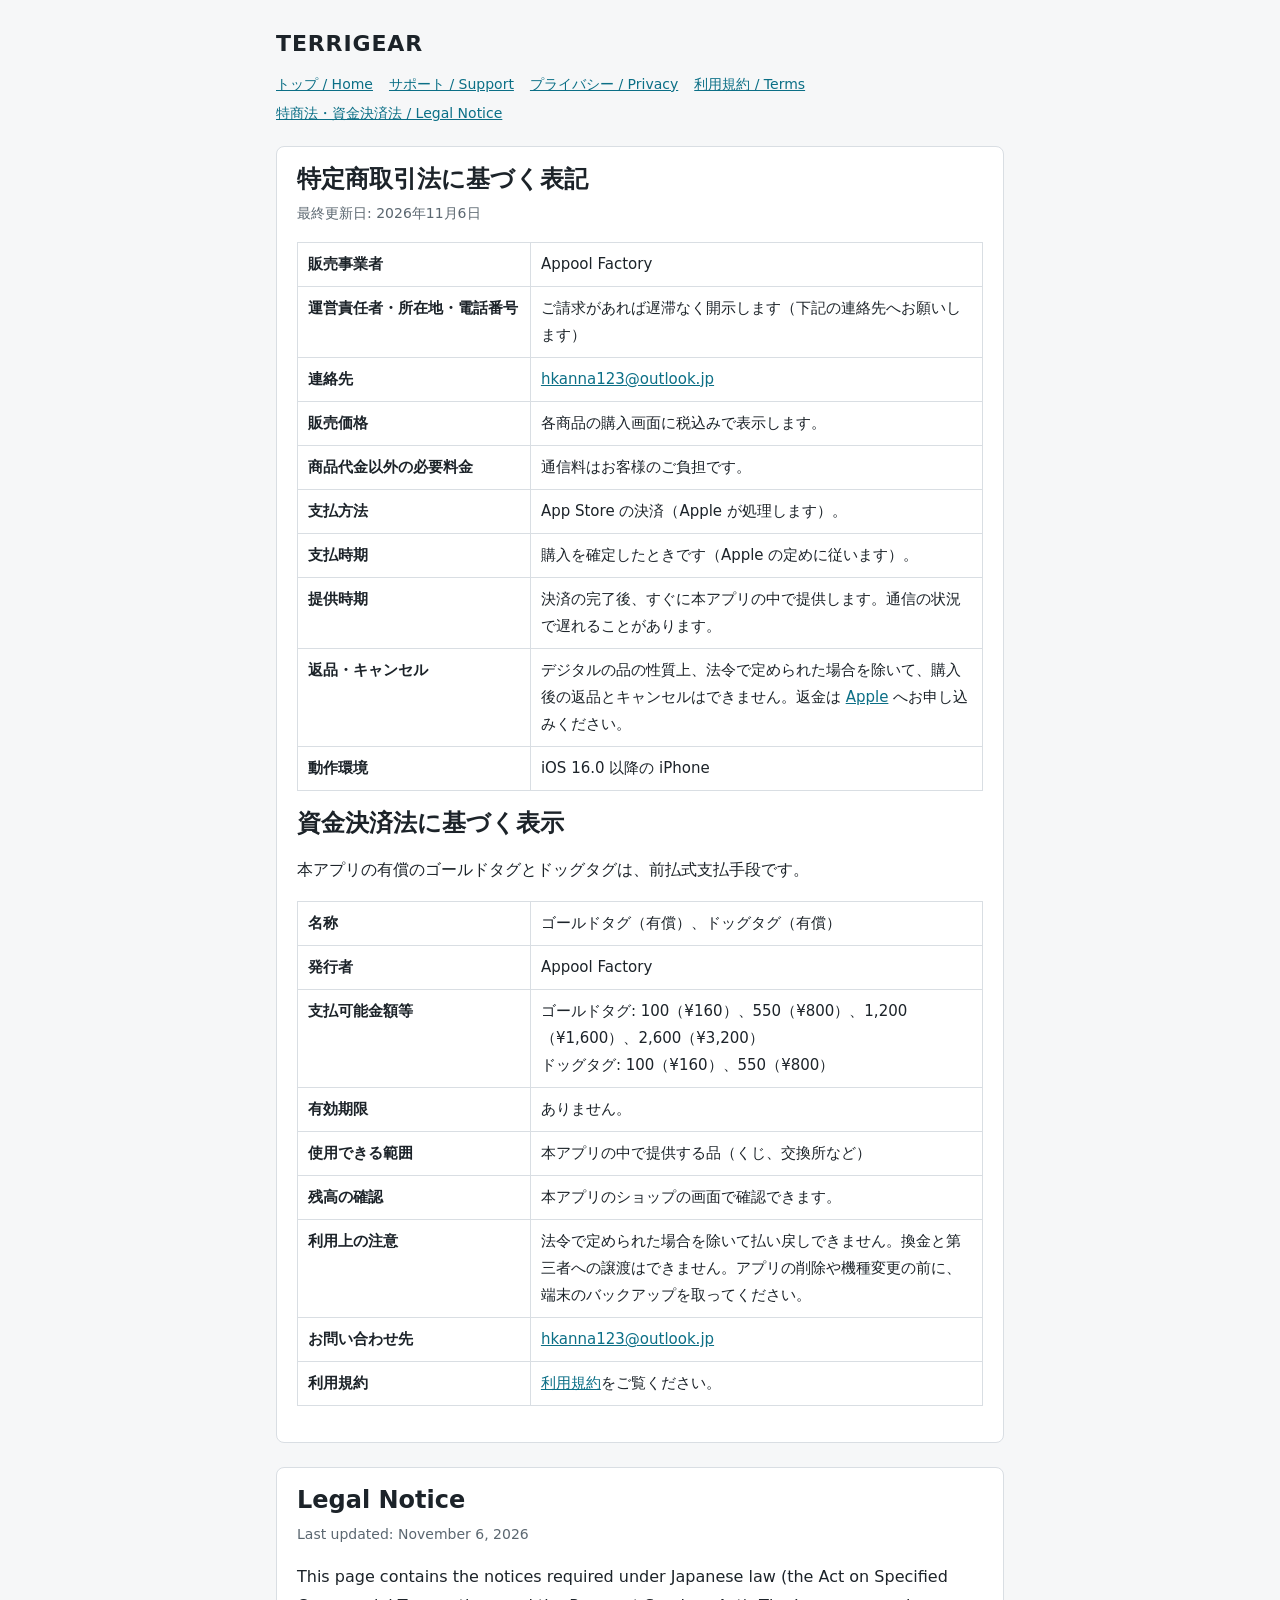
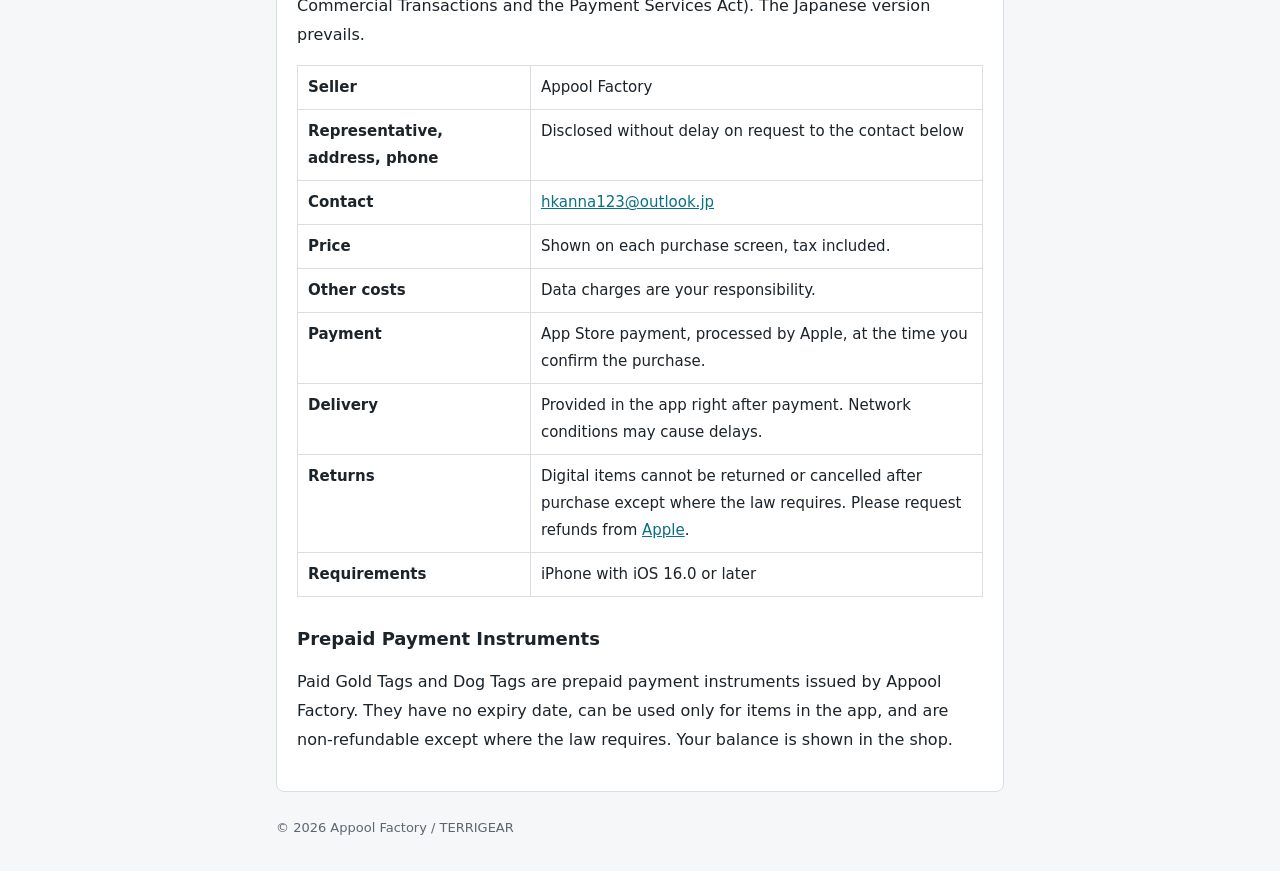
==== commerce.html @ cd4b726c "Add commerce.html with legal notices This HTML file contains the legal notices required under Japane" ====
<!doctype html>
<html lang="ja">
<head>
<meta charset="utf-8">
<meta name="viewport" content="width=device-width, initial-scale=1">
<title>特定商取引法に基づく表記・資金決済法に基づく表示 | TERRIGEAR</title>
<link rel="stylesheet" href="style.css">
</head>
<body>
<header>
<a class="brand" href="index.html">TERRIGEAR</a>
<nav><a href="index.html">トップ / Home</a><a href="support.html">サポート / Support</a><a href="privacy.html">プライバシー / Privacy</a><a href="terms.html">利用規約 / Terms</a><a href="commerce.html">特商法・資金決済法 / Legal Notice</a></nav>
</header>
<main>
<section class="lang" lang="ja">
<h1>特定商取引法に基づく表記</h1>
<p class="updated">最終更新日: 2026年11月6日</p>
<table>
<tr><th>販売事業者</th><td>Appool Factory</td></tr>
<tr><th>運営責任者・所在地・電話番号</th><td>ご請求があれば遅滞なく開示します（下記の連絡先へお願いします）</td></tr>
<tr><th>連絡先</th><td><a href="mailto:hkanna123@outlook.jp">hkanna123@outlook.jp</a></td></tr>
<tr><th>販売価格</th><td>各商品の購入画面に税込みで表示します。</td></tr>
<tr><th>商品代金以外の必要料金</th><td>通信料はお客様のご負担です。</td></tr>
<tr><th>支払方法</th><td>App Store の決済（Apple が処理します）。</td></tr>
<tr><th>支払時期</th><td>購入を確定したときです（Apple の定めに従います）。</td></tr>
<tr><th>提供時期</th><td>決済の完了後、すぐに本アプリの中で提供します。通信の状況で遅れることがあります。</td></tr>
<tr><th>返品・キャンセル</th><td>デジタルの品の性質上、法令で定められた場合を除いて、購入後の返品とキャンセルはできません。返金は <a href="https://reportaproblem.apple.com/">Apple</a> へお申し込みください。</td></tr>
<tr><th>動作環境</th><td>iOS 16.0 以降の iPhone</td></tr>
</table>
<h1>資金決済法に基づく表示</h1>
<p>本アプリの有償のゴールドタグとドッグタグは、前払式支払手段です。</p>
<table>
<tr><th>名称</th><td>ゴールドタグ（有償）、ドッグタグ（有償）</td></tr>
<tr><th>発行者</th><td>Appool Factory</td></tr>
<tr><th>支払可能金額等</th><td>ゴールドタグ: 100（¥160）、550（¥800）、1,200（¥1,600）、2,600（¥3,200）<br>ドッグタグ: 100（¥160）、550（¥800）</td></tr>
<tr><th>有効期限</th><td>ありません。</td></tr>
<tr><th>使用できる範囲</th><td>本アプリの中で提供する品（くじ、交換所など）</td></tr>
<tr><th>残高の確認</th><td>本アプリのショップの画面で確認できます。</td></tr>
<tr><th>利用上の注意</th><td>法令で定められた場合を除いて払い戻しできません。換金と第三者への譲渡はできません。アプリの削除や機種変更の前に、端末のバックアップを取ってください。</td></tr>
<tr><th>お問い合わせ先</th><td><a href="mailto:hkanna123@outlook.jp">hkanna123@outlook.jp</a></td></tr>
<tr><th>利用規約</th><td><a href="terms.html">利用規約</a>をご覧ください。</td></tr>
</table>
</section>
<section class="lang" lang="en">
<h1>Legal Notice</h1>
<p class="updated">Last updated: November 6, 2026</p>
<p>This page contains the notices required under Japanese law (the Act on Specified Commercial Transactions and the Payment Services Act). The Japanese version prevails.</p>
<table>
<tr><th>Seller</th><td>Appool Factory</td></tr>
<tr><th>Representative, address, phone</th><td>Disclosed without delay on request to the contact below</td></tr>
<tr><th>Contact</th><td><a href="mailto:hkanna123@outlook.jp">hkanna123@outlook.jp</a></td></tr>
<tr><th>Price</th><td>Shown on each purchase screen, tax included.</td></tr>
<tr><th>Other costs</th><td>Data charges are your responsibility.</td></tr>
<tr><th>Payment</th><td>App Store payment, processed by Apple, at the time you confirm the purchase.</td></tr>
<tr><th>Delivery</th><td>Provided in the app right after payment. Network conditions may cause delays.</td></tr>
<tr><th>Returns</th><td>Digital items cannot be returned or cancelled after purchase except where the law requires. Please request refunds from <a href="https://reportaproblem.apple.com/">Apple</a>.</td></tr>
<tr><th>Requirements</th><td>iPhone with iOS 16.0 or later</td></tr>
</table>
<h2>Prepaid Payment Instruments</h2>
<p>Paid Gold Tags and Dog Tags are prepaid payment instruments issued by Appool Factory. They have no expiry date, can be used only for items in the app, and are non-refundable except where the law requires. Your balance is shown in the shop.</p>
</section>
</main>
<footer>© 2026 Appool Factory / TERRIGEAR</footer>
</body>
</html>
---- style.css ----
:root { --bg: #f6f7f8; --panel: #ffffff; --ink: #1c2329; --muted: #5b6770; --line: #d9dee3; --accent: #0b6f86; color-scheme: light dark; }
@media (prefers-color-scheme: dark) { :root { --bg: #12171c; --panel: #1b2229; --ink: #e6ebef; --muted: #9aa8b4; --line: #303b45; --accent: #5fd3e6; } }
* { box-sizing: border-box; }
body { margin: 0; background: var(--bg); color: var(--ink); font: 16px/1.8 "Hiragino Sans", "Yu Gothic", "Noto Sans JP", system-ui, sans-serif; }
header, main, footer { max-width: 760px; margin: 0 auto; padding: 0 16px; }
header { padding-top: 24px; }
.brand { font-weight: 700; font-size: 22px; letter-spacing: .04em; color: var(--ink); text-decoration: none; }
nav { display: flex; flex-wrap: wrap; gap: 4px 16px; margin: 8px 0 20px; font-size: 14px; }
a { color: var(--accent); }
h1 { font-size: 24px; line-height: 1.4; margin: 8px 0 4px; }
h2 { font-size: 18px; line-height: 1.5; margin: 28px 0 6px; }
.updated { color: var(--muted); font-size: 14px; margin: 0 0 16px; }
section.lang { background: var(--panel); border: 1px solid var(--line); border-radius: 8px; padding: 8px 20px 20px; margin-bottom: 24px; }
ul, ol { padding-left: 1.3em; }
table { width: 100%; border-collapse: collapse; font-size: 15px; margin: 8px 0 16px; }
th, td { border: 1px solid var(--line); padding: 8px 10px; text-align: left; vertical-align: top; }
th { width: 34%; font-weight: 600; }
footer { color: var(--muted); font-size: 13px; padding-bottom: 32px; }
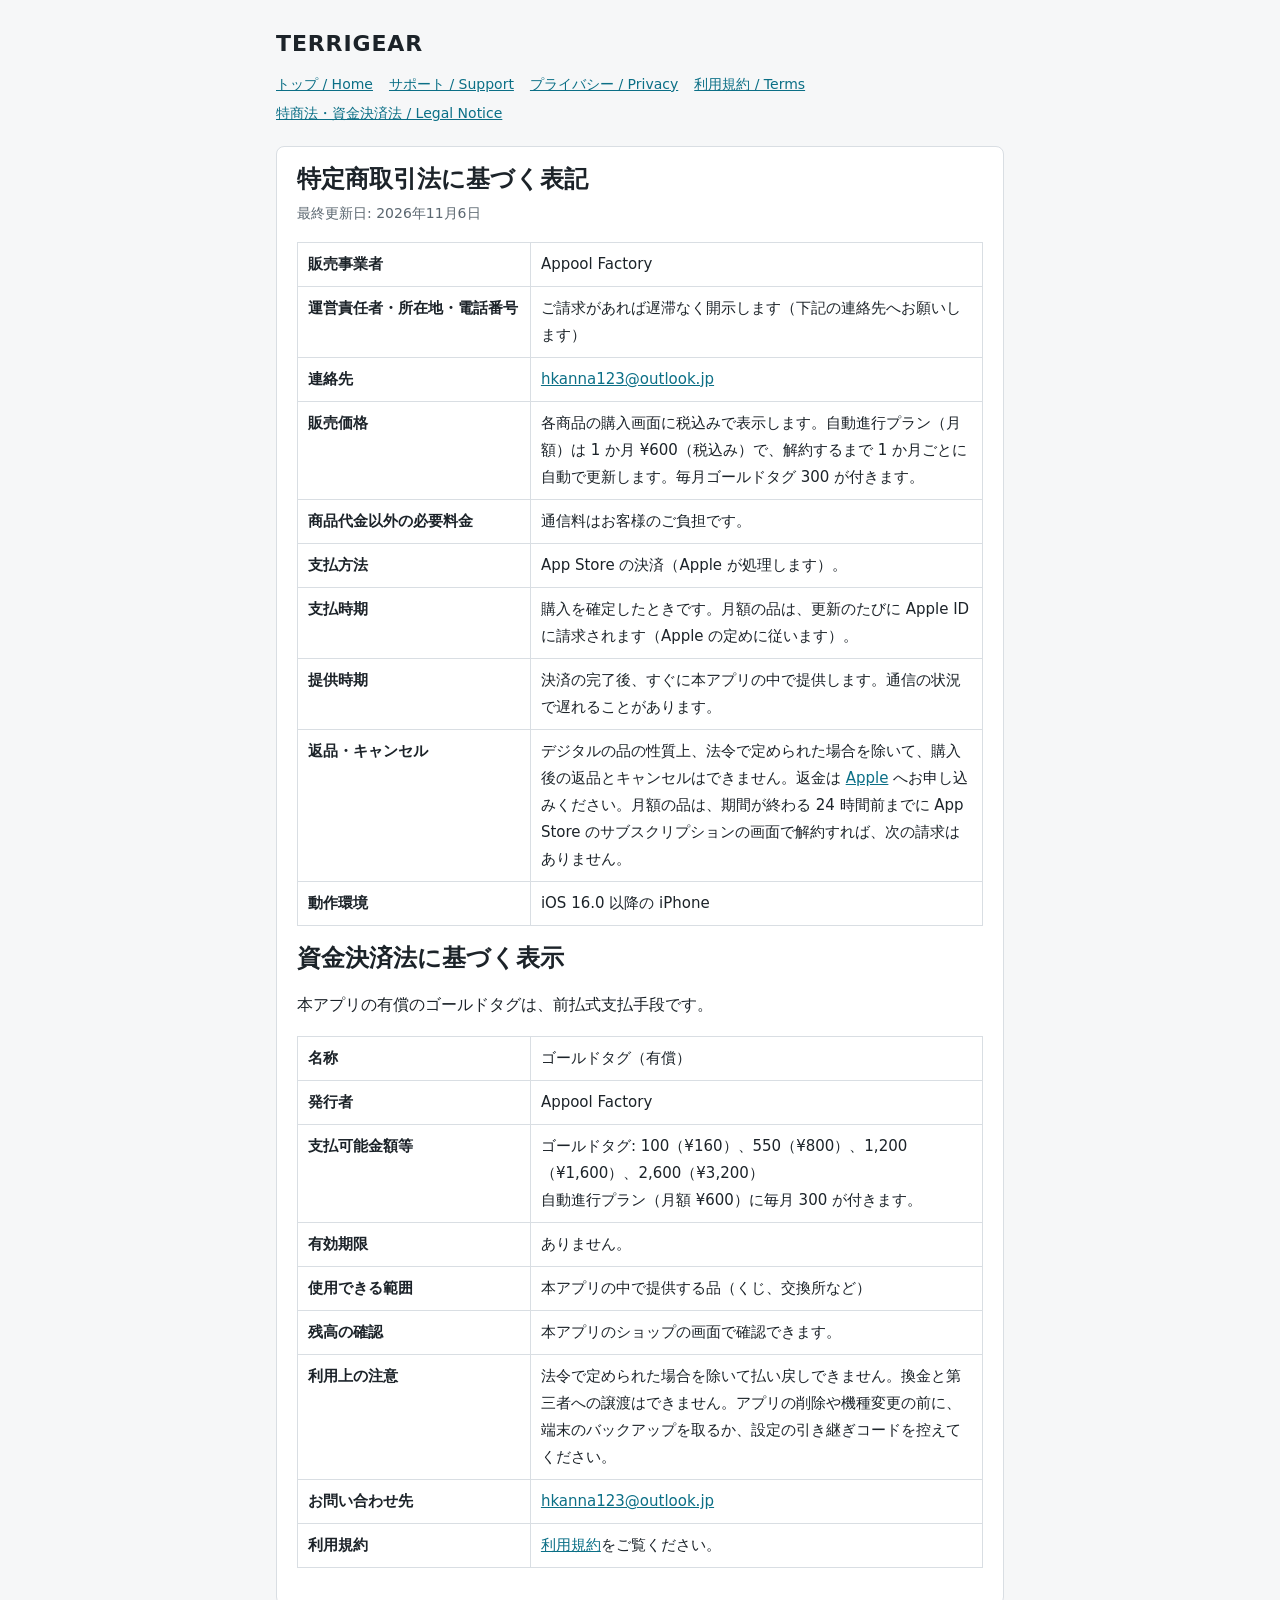
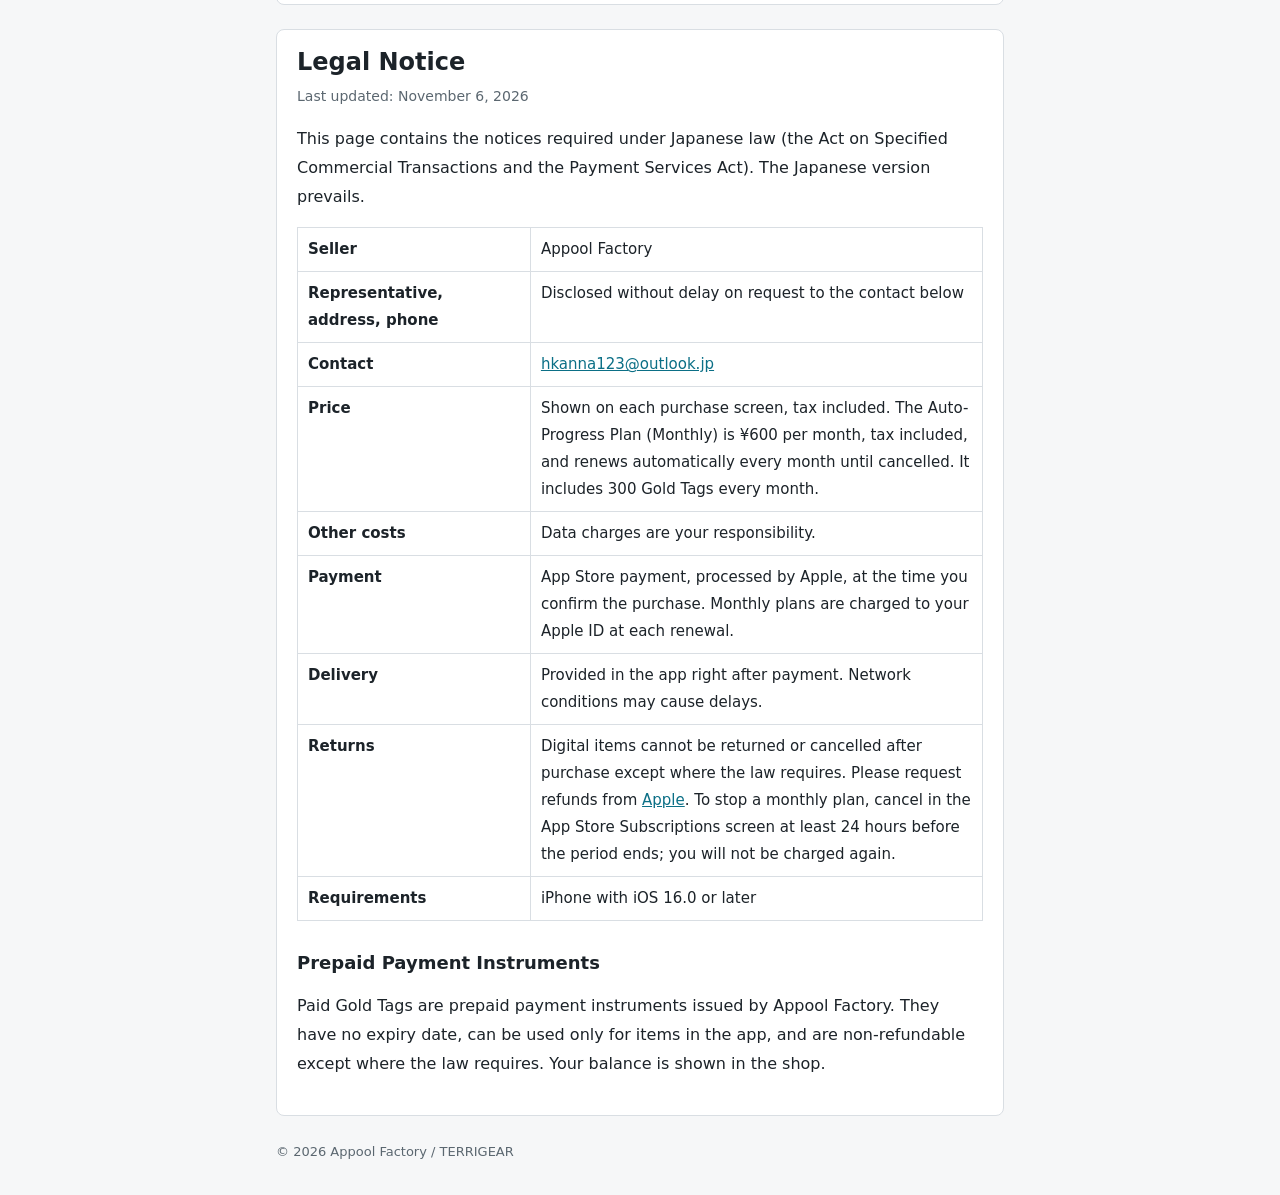
==== commit 236d710a: "Update pricing and cancellation policy details in commerce.html" ====
--- a/commerce.html
+++ b/commerce.html
@@ -19,24 +19,24 @@
 <tr><th>販売事業者</th><td>Appool Factory</td></tr>
 <tr><th>運営責任者・所在地・電話番号</th><td>ご請求があれば遅滞なく開示します（下記の連絡先へお願いします）</td></tr>
 <tr><th>連絡先</th><td><a href="mailto:hkanna123@outlook.jp">hkanna123@outlook.jp</a></td></tr>
-<tr><th>販売価格</th><td>各商品の購入画面に税込みで表示します。</td></tr>
+<tr><th>販売価格</th><td>各商品の購入画面に税込みで表示します。自動進行プラン（月額）は 1 か月 ¥600（税込み）で、解約するまで 1 か月ごとに自動で更新します。毎月ゴールドタグ 300 が付きます。</td></tr>
 <tr><th>商品代金以外の必要料金</th><td>通信料はお客様のご負担です。</td></tr>
 <tr><th>支払方法</th><td>App Store の決済（Apple が処理します）。</td></tr>
-<tr><th>支払時期</th><td>購入を確定したときです（Apple の定めに従います）。</td></tr>
+<tr><th>支払時期</th><td>購入を確定したときです。月額の品は、更新のたびに Apple ID に請求されます（Apple の定めに従います）。</td></tr>
 <tr><th>提供時期</th><td>決済の完了後、すぐに本アプリの中で提供します。通信の状況で遅れることがあります。</td></tr>
-<tr><th>返品・キャンセル</th><td>デジタルの品の性質上、法令で定められた場合を除いて、購入後の返品とキャンセルはできません。返金は <a href="https://reportaproblem.apple.com/">Apple</a> へお申し込みください。</td></tr>
+<tr><th>返品・キャンセル</th><td>デジタルの品の性質上、法令で定められた場合を除いて、購入後の返品とキャンセルはできません。返金は <a href="https://reportaproblem.apple.com/">Apple</a> へお申し込みください。月額の品は、期間が終わる 24 時間前までに App Store のサブスクリプションの画面で解約すれば、次の請求はありません。</td></tr>
 <tr><th>動作環境</th><td>iOS 16.0 以降の iPhone</td></tr>
 </table>
 <h1>資金決済法に基づく表示</h1>
-<p>本アプリの有償のゴールドタグとドッグタグは、前払式支払手段です。</p>
+<p>本アプリの有償のゴールドタグは、前払式支払手段です。</p>
 <table>
-<tr><th>名称</th><td>ゴールドタグ（有償）、ドッグタグ（有償）</td></tr>
+<tr><th>名称</th><td>ゴールドタグ（有償）</td></tr>
 <tr><th>発行者</th><td>Appool Factory</td></tr>
-<tr><th>支払可能金額等</th><td>ゴールドタグ: 100（¥160）、550（¥800）、1,200（¥1,600）、2,600（¥3,200）<br>ドッグタグ: 100（¥160）、550（¥800）</td></tr>
+<tr><th>支払可能金額等</th><td>ゴールドタグ: 100（¥160）、550（¥800）、1,200（¥1,600）、2,600（¥3,200）<br>自動進行プラン（月額 ¥600）に毎月 300 が付きます。</td></tr>
 <tr><th>有効期限</th><td>ありません。</td></tr>
 <tr><th>使用できる範囲</th><td>本アプリの中で提供する品（くじ、交換所など）</td></tr>
 <tr><th>残高の確認</th><td>本アプリのショップの画面で確認できます。</td></tr>
-<tr><th>利用上の注意</th><td>法令で定められた場合を除いて払い戻しできません。換金と第三者への譲渡はできません。アプリの削除や機種変更の前に、端末のバックアップを取ってください。</td></tr>
+<tr><th>利用上の注意</th><td>法令で定められた場合を除いて払い戻しできません。換金と第三者への譲渡はできません。アプリの削除や機種変更の前に、端末のバックアップを取るか、設定の引き継ぎコードを控えてください。</td></tr>
 <tr><th>お問い合わせ先</th><td><a href="mailto:hkanna123@outlook.jp">hkanna123@outlook.jp</a></td></tr>
 <tr><th>利用規約</th><td><a href="terms.html">利用規約</a>をご覧ください。</td></tr>
 </table>
@@ -49,15 +49,15 @@
 <tr><th>Seller</th><td>Appool Factory</td></tr>
 <tr><th>Representative, address, phone</th><td>Disclosed without delay on request to the contact below</td></tr>
 <tr><th>Contact</th><td><a href="mailto:hkanna123@outlook.jp">hkanna123@outlook.jp</a></td></tr>
-<tr><th>Price</th><td>Shown on each purchase screen, tax included.</td></tr>
+<tr><th>Price</th><td>Shown on each purchase screen, tax included. The Auto-Progress Plan (Monthly) is ¥600 per month, tax included, and renews automatically every month until cancelled. It includes 300 Gold Tags every month.</td></tr>
 <tr><th>Other costs</th><td>Data charges are your responsibility.</td></tr>
-<tr><th>Payment</th><td>App Store payment, processed by Apple, at the time you confirm the purchase.</td></tr>
+<tr><th>Payment</th><td>App Store payment, processed by Apple, at the time you confirm the purchase. Monthly plans are charged to your Apple ID at each renewal.</td></tr>
 <tr><th>Delivery</th><td>Provided in the app right after payment. Network conditions may cause delays.</td></tr>
-<tr><th>Returns</th><td>Digital items cannot be returned or cancelled after purchase except where the law requires. Please request refunds from <a href="https://reportaproblem.apple.com/">Apple</a>.</td></tr>
+<tr><th>Returns</th><td>Digital items cannot be returned or cancelled after purchase except where the law requires. Please request refunds from <a href="https://reportaproblem.apple.com/">Apple</a>. To stop a monthly plan, cancel in the App Store Subscriptions screen at least 24 hours before the period ends; you will not be charged again.</td></tr>
 <tr><th>Requirements</th><td>iPhone with iOS 16.0 or later</td></tr>
 </table>
 <h2>Prepaid Payment Instruments</h2>
-<p>Paid Gold Tags and Dog Tags are prepaid payment instruments issued by Appool Factory. They have no expiry date, can be used only for items in the app, and are non-refundable except where the law requires. Your balance is shown in the shop.</p>
+<p>Paid Gold Tags are prepaid payment instruments issued by Appool Factory. They have no expiry date, can be used only for items in the app, and are non-refundable except where the law requires. Your balance is shown in the shop.</p>
 </section>
 </main>
 <footer>© 2026 Appool Factory / TERRIGEAR</footer>
